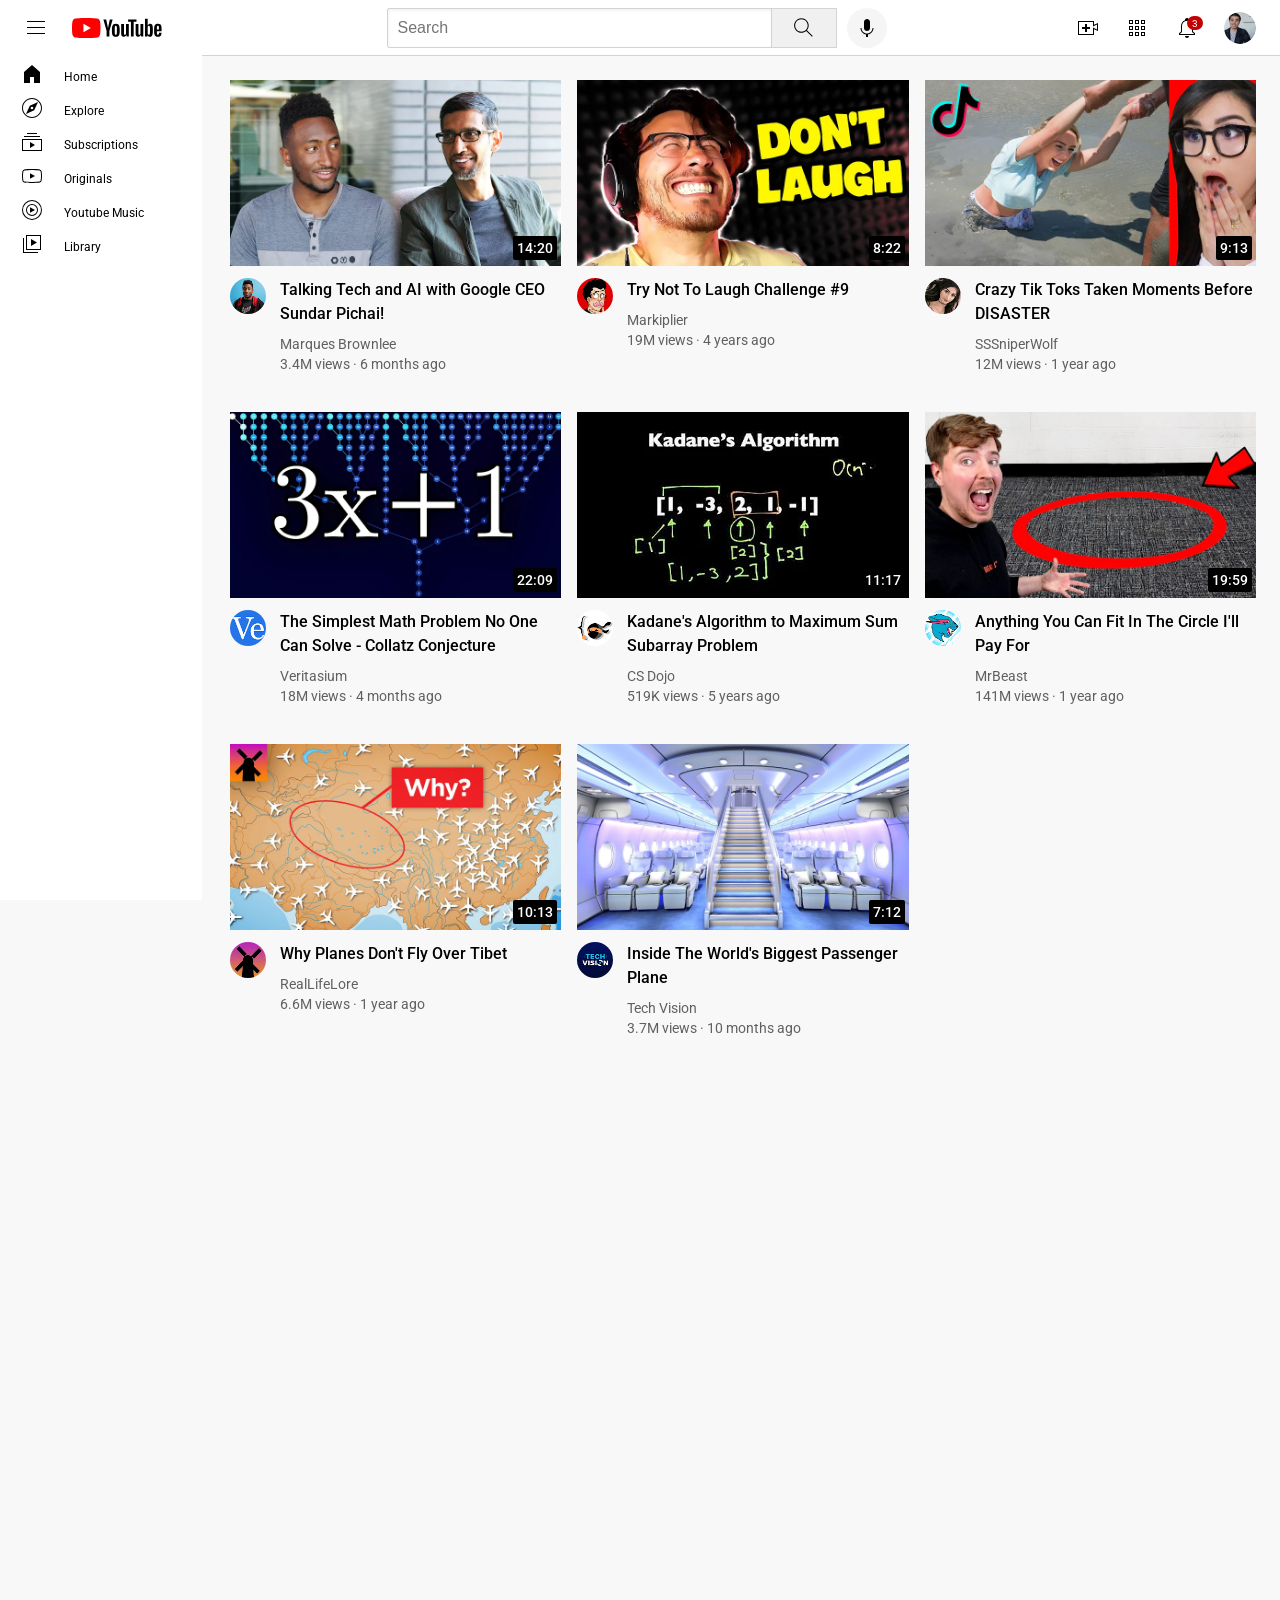
==== index.html @ 9a4c0e12 "Rename youtube.html to index.html" ====
<!DOCTYPE html>
<html>

<head>
  <title>Youtube</title>
  <link rel="stylesheet" href="styles/general.css">
  <link rel="stylesheet" href="styles/header.css">
  <link rel="stylesheet" href="styles/video.css">
  <link rel="stylesheet" href="styles/sidebar.css">

  <link rel="preconnect" href="https://fonts.googleapis.com">
  <link rel="preconnect" href="https://fonts.gstatic.com" crossorigin>
  <link href="https://fonts.googleapis.com/css2?family=Roboto:ital,wght@0,100..900;1,100..900&display=swap"
    rel="stylesheet">

</head>

<body>
  <div class="header">
    <div class="left-section">
      <img class="hamburger-menu" src="icons/hamburger-menu.svg">
      <img class="youtube-logo" src="icons/youtube-logo.svg">
    </div>
    <div class="middle-section">
      <input class="search-bar" type="text" placeholder="Search">
      <button class="search-button">
        <img class="search-icon" src="icons/search.svg">
        <div class="tooltip">Search</div>
      </button>
      <!--Put position absolute inside position relative-->
      <button class="voice-search-button"><img class="voice-search-icon" src="icons/voice-search-icon.svg">
      <div class="tooltip">Search with your voice</div>
    </button>
    </div>
    <div class="right-section">
      <div class="upload-icon-container">
        <img class="upload" src="icons/upload.svg">
        <div class="tooltip">Create</div>
      </div>

      <div class="youtube-apps-icon-container">
        <img class="youtube-apps" src="icons/youtube-apps.svg">
        <div class="tooltip">Youtube apps</div>
      </div>
      
      <div class="notifications-icon-container">
        <img class="notifications" src="icons/notifications.svg">
        <div class="notifications-count">3</div>
        <div class="tooltip">Notifications</div>
      </div>
      <img class="my-channel" src="channel-pictures/my-channel.jpeg">
    </div>
  </div>

  <div class="sidebar">
    <div class="sidebar-link">
      <img src="icons/home.svg">
      <div>Home</div>
    </div>

    <div class="sidebar-link">
      <img src="icons/explore.svg">
      <div>Explore</div>
    </div>

    <div class="sidebar-link">
      <img src="icons/subscriptions.svg">
      <div>Subscriptions</div>
    </div>

    <div class="sidebar-link">
      <img src="icons/originals.svg">
      <div>Originals</div>
    </div>

    <div class="sidebar-link">
      <img src="icons/youtube-music.svg">
      <div>Youtube Music</div>
    </div>

    <div class="sidebar-link">
      <img src="icons/library.svg">
      <div>Library</div>
    </div>
  </div>

  <div class="video-grid">
    <div class="video-preview">
      <div class="thumbnail-row">
        <a href="https://www.youtube.com/watch?v=n2RNcPRtAiY">
          <img class="thumbnail" src="thumbnails/thumbnail-1.webp">
        </a>
        <div class="video-time">14:20</div>
      </div>
    
      <div class="video-info-grid">
        <div class="channel-picture">
          <img class="profile-picture" src="channel-pictures/channel1.jpeg">
            <div class="tooltip">
              <img class="profile-picture-tooltip" src="channel-pictures/channel1.jpeg">
              <div class="tooltip-text">
                <span class="bold">Marques Brownlee</span>
                15M subscribers
              </div>
            </div>
        </div>
    
        <div class="video-info">
          <a href="https://www.youtube.com/watch?v=n2RNcPRtAiY">
            <p class="video-title">
              Talking Tech and AI with Google CEO Sundar Pichai!
            </p>
          </a>
    
          <p class="video-author">
            Marques Brownlee
          </p>
    
          <p class="video-stats">
            3.4M views &#183 6 months ago
          </p>
        </div>
      </div>
    </div>
    
    <div class="video-preview">
      <div class="thumbnail-row">
        <a href="https://www.youtube.com/watch?v=mP0RAo9SKZk">
          <img class="thumbnail" src="thumbnails/thumbnail-2.webp">
        </a>
        <div class="video-time">8:22</div>
      </div>
    
      <div class="video-info-grid">
        <div class="channel-picture">
          <img class="profile-picture" src="channel-pictures/channel2.jpeg">
          <div class="tooltip">
            <img class="profile-picture-tooltip" src="channel-pictures/channel2.jpeg">
            <div class="tooltip-text">
              <span class="bold">Markplier</span>
              19M subscribers
            </div>
          </div>
        </div>
    
        <div class="video-info">
          <a href="https://www.youtube.com/watch?v=mP0RAo9SKZk">
            <p class="video-title">
              Try Not To Laugh Challenge #9
            </p>
          </a>
    
          <p class="video-author">
            Markiplier
          </p>
    
          <p class="video-stats">
            19M views &#183 4 years ago
          </p>
        </div>
      </div>
    </div>
    
    <div class="video-preview">
      <div class="thumbnail-row">
        <a href="https://www.youtube.com/watch?v=FgjPQQeTh1w">
          <img class="thumbnail" src="thumbnails/thumbnail-3.webp">
        </a>
        <div class="video-time">9:13</div>
      </div>
    
      <div class="video-info-grid">
        <div class="channel-picture">
          <img class="profile-picture" src="channel-pictures/channel3.jpeg">
          <div class="tooltip">
            <img class="profile-picture-tooltip" src="channel-pictures/channel3.jpeg">
            <div class="tooltip-text">
              <span class="bold">SSSniperWolf</span>
              13M subscribers
            </div>
          </div>
        </div>
    
        <div class="video-info">
          <a href="https://www.youtube.com/watch?v=FgjPQQeTh1w">
            <p class="video-title">
              Crazy Tik Toks Taken Moments Before DISASTER
            </p>
          </a>
    
          <p class="video-author">
            SSSniperWolf
          </p>
    
          <p class="video-stats">
            12M views &#183 1 year ago
          </p>
        </div>
      </div>
    </div>
    
    <div class="video-preview">
      <div class="thumbnail-row">
        <a href="https://www.youtube.com/watch?v=094y1Z2wpJg">
          <img class="thumbnail" src="thumbnails/thumbnail-4.webp">
        </a>
        <div class="video-time">22:09</div>
      </div>
    
      <div class="video-info-grid">
        <div class="channel-picture">
          <img class="profile-picture" src="channel-pictures/channel-4.jpeg">
          <div class="tooltip">
            <img class="profile-picture-tooltip" src="channel-pictures/channel-4.jpeg">
            <div class="tooltip-text">
              <span class="bold">Veritasium</span>
              18M subscribers
            </div>
          </div>
        </div>
    
        <div class="video-info">
          <a href="https://www.youtube.com/watch?v=094y1Z2wpJg">
            <p class="video-title">
              The Simplest Math Problem No One Can Solve - Collatz Conjecture
            </p>
          </a>
    
          <p class="video-author">
            Veritasium
          </p>
    
          <p class="video-stats">
            18M views &#183 4 months ago
          </p>
        </div>
      </div>
    </div>
    
    <div class="video-preview">
      <div class="thumbnail-row">
        <a href="https://www.youtube.com/watch?v=86CQq3pKSUw">
          <img class="thumbnail" src="thumbnails/thumbnail-5.webp">
        </a>
        <div class="video-time">11:17</div>
      </div>
    
      <div class="video-info-grid">
        <div class="channel-picture">
          <img class="profile-picture" src="channel-pictures/channel5.jpeg">
          <div class="tooltip">
            <img class="profile-picture-tooltip" src="channel-pictures/channel5.jpeg">
            <div class="tooltip-text">
              <span class="bold">CS Dojo</span>
              518K subscribers
            </div>
          </div>
        </div>
    
        <div class="video-info">
          <p class="video-title">
            <a href="https://www.youtube.com/watch?v=86CQq3pKSUw">
              Kadane&#39;s Algorithm to Maximum Sum Subarray Problem
            </a>
          </p>
    
          <p class="video-author">
            CS Dojo
          </p>
    
          <p class="video-stats">
            519K views &#183 5 years ago
          </p>
        </div>
      </div>
    </div>
    
    <div class="video-preview">
      <div class="thumbnail-row">
        <a href="https://www.youtube.com/watch?v=yXWw0_UfSFg">
          <img class="thumbnail" src="thumbnails/thumbnail-6.webp">
        </a>
        <div class="video-time">19:59</div>
      </div>
    
      <div class="video-info-grid">
        <div class="channel-picture">
          <img class="profile-picture" src="channel-pictures/channel6.jpeg">
          <div class="tooltip">
            <img class="profile-picture-tooltip" src="channel-pictures/channel6.jpeg">
            <div class="tooltip-text">
              <span class="bold">MrBeast</span>
              141M subscribers
            </div>
          </div>
        </div>
    
        <div class="video-info">
          <p class="video-title">
            <a href="https://www.youtube.com/watch?v=yXWw0_UfSFg">
              Anything You Can Fit In The Circle I&#39;ll Pay For
            </a>
          </p>
    
          <p class="video-author">
            MrBeast
          </p>
    
          <p class="video-stats">
            141M views &#183 1 year ago
          </p>
        </div>
      </div>
    </div>

    <div class="video-preview">
      <div class="thumbnail-row">
        <a href="https://www.youtube.com/watch?v=fNVa1qMbF9Y">
          <img class="thumbnail" src="thumbnails/thumbnail-7.webp">
        </a>
        <div class="video-time">10:13</div>
      </div>
    
      <div class="video-info-grid">
        <div class="channel-picture">
          <img class="profile-picture" src="channel-pictures/channel7.jpeg">
          <div class="tooltip">
            <img class="profile-picture-tooltip" src="channel-pictures/channel7.jpeg">
            <div class="tooltip-text">
              <span class="bold">RealLifeLore</span>
              6.6M subscribers
            </div>
          </div>
        </div>
    
        <div class="video-info">
          <a href="https://www.youtube.com/watch?v=fNVa1qMbF9Y">
            <p class="video-title">
              Why Planes Don&#39;t Fly Over Tibet
            </p>
          </a>
    
          <p class="video-author">
            RealLifeLore
          </p>
    
          <p class="video-stats">
            6.6M views &#183 1 year ago
          </p>
        </div>
      </div>
    </div>
    
    <div class="video-preview">
      <div class="thumbnail-row">
        <a href="https://www.youtube.com/watch?v=lFm4EM1juls">
          <img class="thumbnail" src="thumbnails/thumbnail-8.webp">
        </a>
        <div class="video-time">7:12</div>
      </div>
    
      <div class="video-info-grid">
        <div class="channel-picture">
          <img class="profile-picture" src="channel-pictures/channel8.jpeg">
          <div class="tooltip">
            <img class="profile-picture-tooltip" src="channel-pictures/channel8.jpeg">
            <div class="tooltip-text">
              <span class="bold">Tech Vision</span>
              3.7M subscribers
            </div>
          </div>
        </div>
    
        <div class="video-info">
          <a href="https://www.youtube.com/watch?v=lFm4EM1juls">
            <p class="video-title">
              Inside The World&#39;s Biggest Passenger Plane
            </p>
          </a>
    
          <p class="video-author">
            Tech Vision
          </p>
    
          <p class="video-stats">
            3.7M views &#183 10 months ago
          </p>
        </div>
      </div>
    </div>
  </div>
  
</body>

</html>
---- styles/general.css ----
p {
  margin-top: 0;
  margin-bottom: 0;
}

body {
  /* This style below will be inherited */
  font-family: Roboto, Arial;
  background-color: rgb(248, 248, 248);
  margin: 0;
  padding-top: 80px;
  padding-left: 96px;
  padding-right: 24px;
  height: 3000px;
}

@media (min-width:1000px) {
  body {
    padding-left: 230px;
  }
}
---- styles/header.css ----
.header {
  height: 55px;
  display: flex;
  flex-direction: row;
  justify-content: space-between;
  position: fixed;
  top: 0;
  left: 0;
  right: 0;
  z-index: 100;
  background-color: white;
  border-bottom-width: 1px;
  border-bottom-style: solid;
  border-bottom-color: lightgray;
}

.left-section {
  align-items: center;
  display: flex;
}

.middle-section {
  flex: 1;
  margin-left: 70px;
  margin-right: 35px;
  max-width: 500px;
  align-items: center;
  display: flex;
}

.search-bar {
  flex: 1;
  height: 36px;
  padding-left: 10px;
  font-size: 16px;
  border: 1px solid lightgray;
  border-radius: 2px;
  box-shadow: inset 1px 2px 3px rgba(0,0,0, 0.05);
  width: 0;
}

.search-bar::placeholder {
  font-size: 16px;
}

.right-section {
  width: 180px;
  margin-right: 24px;
  align-items: center;
  display: flex;
  justify-content: space-between;
  flex-shrink: 0;
}

.hamburger-menu {
  height: 24px;
  margin-left: 24px;
  margin-right: 24px;
  cursor: pointer;
}

.youtube-logo {
  height: 20px;
  cursor: pointer;
}

.search-button {
  height: 40px;
  width: 66px;
  background-color: rgb(240, 240, 240);
  border-width: 1px;
  border-style: solid;
  border-color: lightgray;
  margin-left: -1px;
  margin-right: 10px;
  cursor: pointer;
}

.search-button, .voice-search-button, .upload-icon-container, .youtube-apps-icon-container, .notifications-icon-container {
  display: flex;
  justify-content: center;
  align-items: center;
  position: relative;
}

.search-icon {
  position: relative;
  height: 25px;
  cursor: pointer;
}

.search-button .tooltip, .voice-search-button .tooltip, .upload-icon-container .tooltip, .youtube-apps-icon-container .tooltip, .notifications-icon-container .tooltip  {
  position: absolute;
  background-color: gray;
  color: white;
  padding-top: 4px;
  padding-bottom: 4px;
  padding-left: 8px;
  padding-right: 8px;
  border-radius: 2px;
  font-size: 12px;
  bottom: -30px;
  opacity: 0;
  transition: opacity 0.15s;
  pointer-events: none;
  white-space: nowrap;
}

.search-button:hover .tooltip, .voice-search-button:hover .tooltip, .upload-icon-container:hover .tooltip, .youtube-apps-icon-container:hover .tooltip, .notifications-icon-container:hover .tooltip {
  opacity: 1;
}

.voice-search-button {
  height: 40px;
  width: 40px;
  border-radius: 20px;
  border: none;
  background-color: rgb(245, 245, 245);
  cursor: pointer;
}

.voice-search-icon {
  height: 24px;
  cursor: pointer;
}

.upload {
  height: 24px;
  cursor: pointer;
}

.youtube-apps {
  height: 24px;
  cursor: pointer;
}

.notifications {
  height:24px;
  cursor: pointer;
}

.notifications-icon-container {
  position: relative;
  cursor: pointer;
}

.notifications-count {
  position: absolute;
  top: -0px;
  right: -4px;
  background-color: rgb(194, 2, 2);
  color: white;
  font-size: 10px;
  padding-left: 5px;
  padding-right: 5px;
  padding-top: 2px;
  padding-bottom: 1px;
  border-radius: 28px;
}

.my-channel {
  height: 32px;
  border-radius: 16px;
  cursor: pointer;
}
---- styles/video.css ----
a {
  color: black;
  text-decoration-line: none;
}

.thumbnail {
  width: 100%;
}

.video-title {
  margin-top: 0;
  font-size: 14px;
  font-weight: 500;
  line-height: 20px;
  margin-bottom: 10px;
}

@media (min-width: 1000px) {
  .video-title {
    font-size: 16px;
    line-height: 24px;
  }
}

.video-grid {
  display: grid;
  grid-template-columns: 1fr 1fr 1fr 1fr;
  column-gap: 16px;
  row-gap: 40px;
}

@media (max-width: 700px) {
  .video-grid {
    grid-template-columns: 1fr;
  }
}

@media (min-width: 701px) and (max-width: 900px) {
  .video-grid {
    grid-template-columns: 1fr 1fr;
  }
}

@media (min-width: 901px) and (max-width: 1499px) {
  .video-grid {
    grid-template-columns: 1fr 1fr 1fr;
  }
}

@media (min-width: 1500px) {
  .video-grid {
    grid-template-columns: 1fr 1fr 1fr 1fr;
  }
}

.video-info-grid {
  position: relative;
  display: grid;
  grid-template-columns: 50px 1fr;
}

.channel-picture {
  vertical-align: top;
}

.video-info {
  display: inline-block;
}

.profile-picture, .profile-picture-tooltip {
  width: 36px;
  border-radius: 50px;
}

.video-info-grid .channel-picture .tooltip {
  display: flex;
  position: absolute;
  background-color: white;
  justify-content: center;
  border-radius: 5px;
  padding-top: 10px;
  padding-bottom: 15px;
  padding-right: 15px;
  width: 210px;
  height: 50px;
  z-index: 100;
  box-shadow: 1px 2px 5px 2px lightgray;
  transition: opacity 0.15s;
  opacity: 0;
  pointer-events: none;
}

.bold {
  font-size: 16px;
  display: flex;
  font-weight: bold;
  color: black;
  padding-bottom: 2px;
}

@media (max-width: 1000px) {
  .bold {
    font-size: 14px;
  }
}

.profile-picture-tooltip {
  width: 50px;
  height: 50px;
  position: absolute;
  top: 10;
  left: 10px;
}

.tooltip-text {
  font-size: 14px;
  margin-left: 60px;
  color: gray;
  display: flex;
  flex-direction: column;
  justify-content: center;
}

@media (max-width: 1000px) {
  .tooltip-text {
    font-size: 12px;
  }
}

.video-info-grid:hover .channel-picture:hover .tooltip {
  opacity: 1;
}

.thumbnail-row {
  position: relative;
  margin-bottom: 8px;
}

.video-author, .video-stats {
  font-size: 12px;
  color: rgb(96,96,96);
}

@media (min-width: 1000px) {
  .video-author,
    .video-stats {
    font-size: 14px;
  }
}

.video-author {
  margin-bottom: 4px;
}

.video-time {
  font-size: 12px;
  font-weight: 500;
  position: absolute;
  padding: 4px;
  border-radius: 2px;
  background-color: black;
  color: white;
  bottom: 10px;
  right: 4px;
}

@media (min-width: 1000px) {
  .video-time {
    font-size: 14px;
  }
}
---- styles/sidebar.css ----
.sidebar {
  position: fixed;
  left: 0;
  bottom: 0;
  top: 55px;
  width: 72px;
  background-color: white;
  z-index: 200;
  padding-top: 5px;
}

@media (min-width:1000px) {
  .sidebar {
    padding-right: 130px;
  }
}

.sidebar-link {
  display: flex;
  height: 74px;
  justify-content: center;
  align-items: center;  
  flex-direction: column;
  cursor: pointer;
}

@media (min-width:1000px) {
  .sidebar-link {
    display: flex;
    flex-direction: row;
    justify-content: left;
    height: 34px;
    width: 160px;
    padding-left: 20px;
  }
}

.sidebar-link:hover {
  background-color: rgb(231, 231, 231);
}

.sidebar-link img {
  height: 24px;
  margin-bottom: 6px;
}

.sidebar-link div {
  font-size: 10px;
}

@media (min-width:1000px) {
  .sidebar-link div {
    font-size: 12px;
    padding-left: 20px;
  }
}
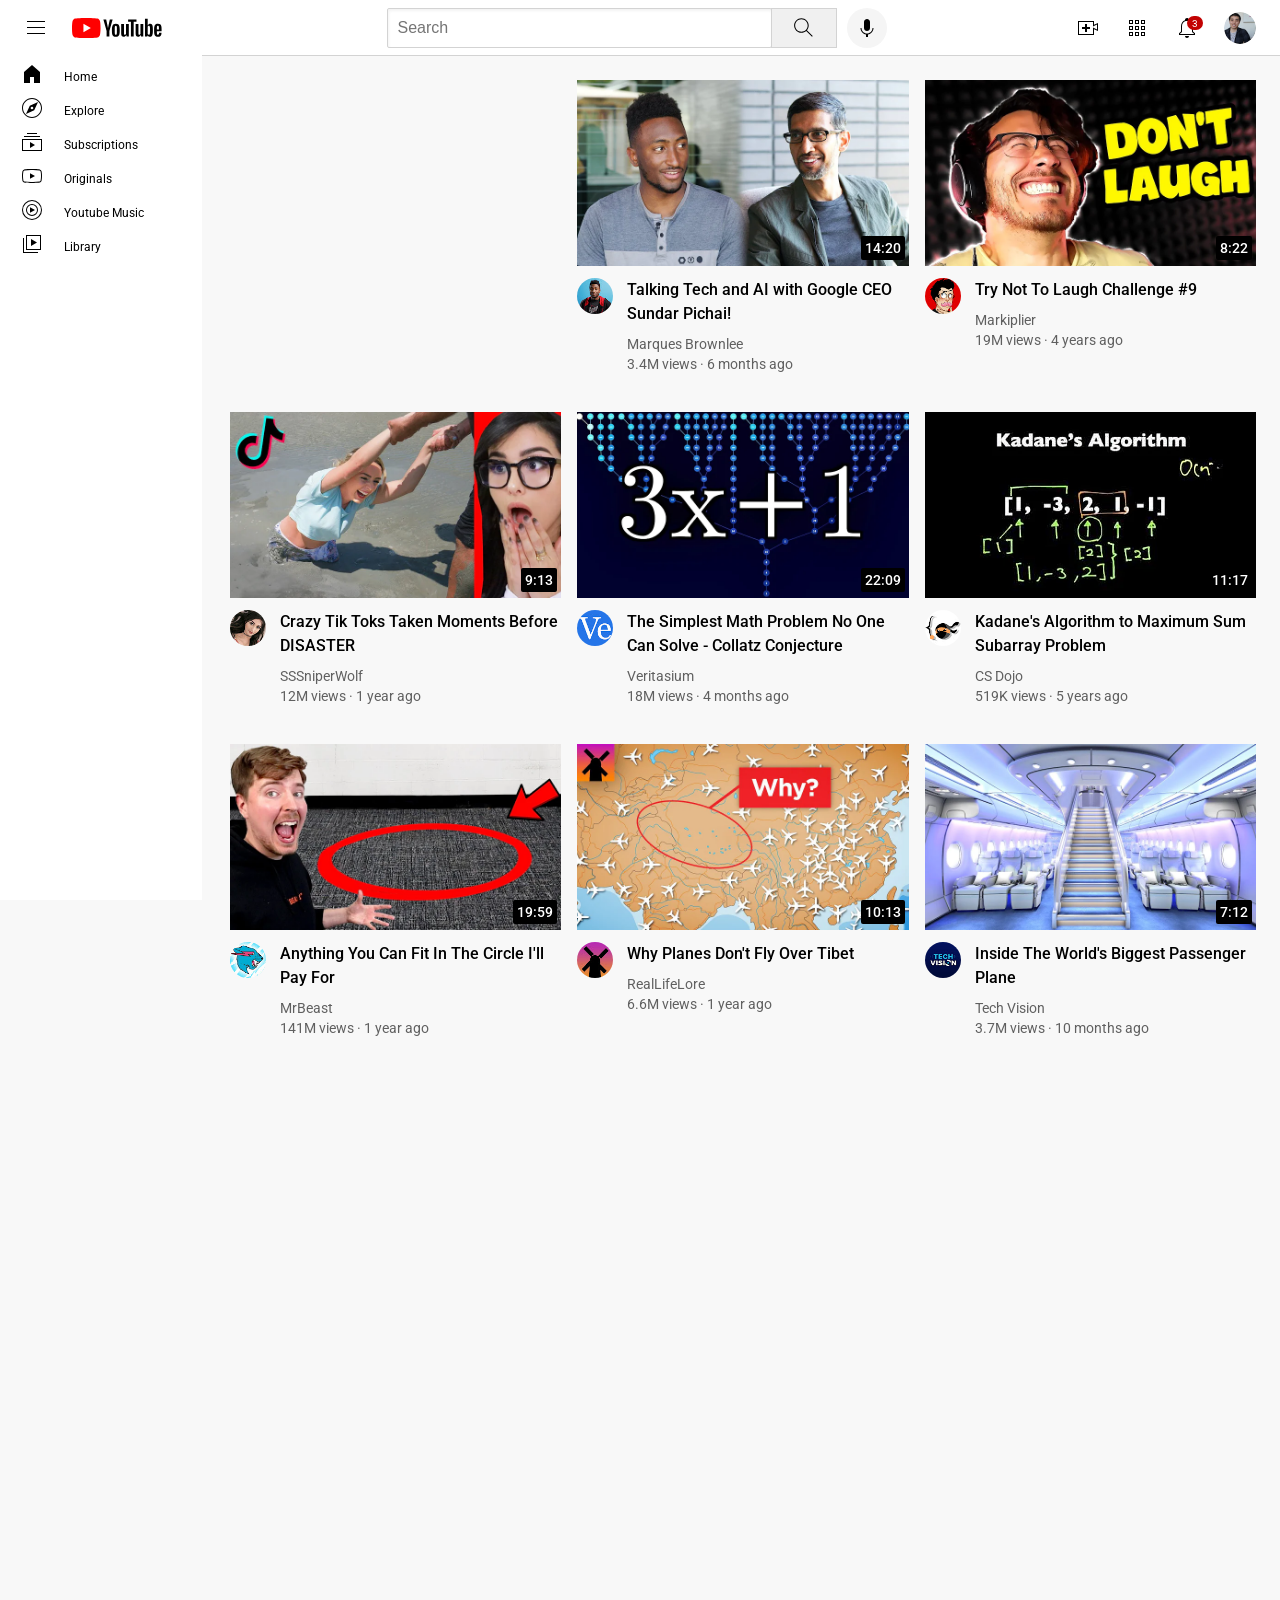
==== commit 2fe0ab91: "Update index.html" ====
--- a/index.html
+++ b/index.html
@@ -85,6 +85,7 @@
   </div>
 
   <div class="video-grid">
+    <a href=https://accountofva.github.io/V.A.Portfolio/>
     <div class="video-preview">
       <div class="thumbnail-row">
         <a href="https://www.youtube.com/watch?v=n2RNcPRtAiY">
